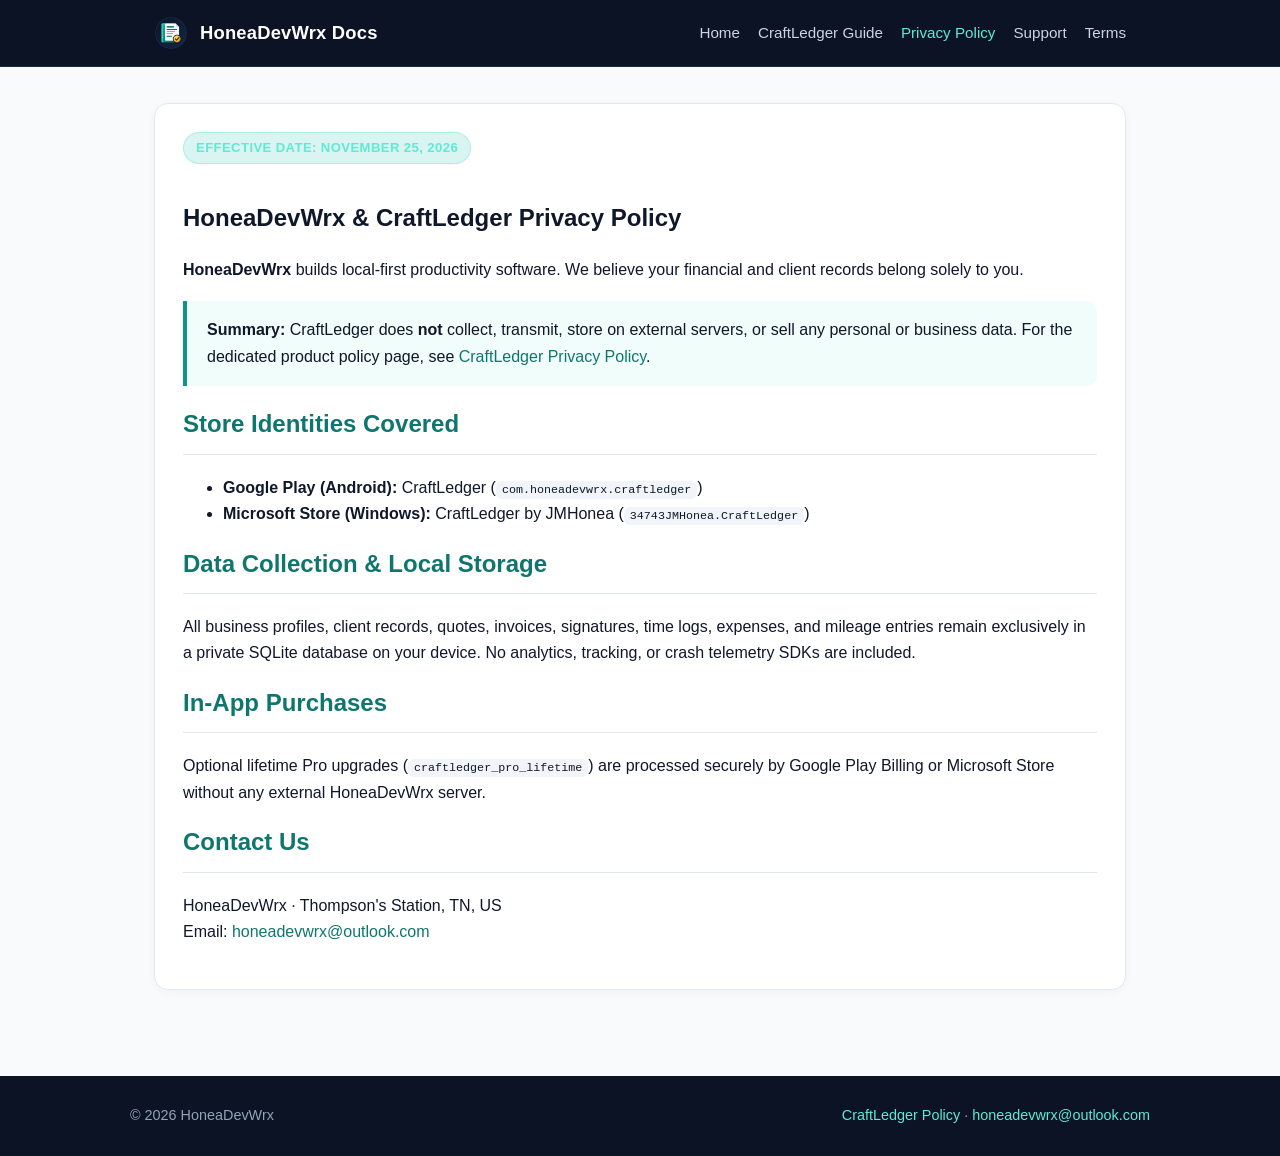
==== privacy-policy.html @ 79455009 "Initial HoneaDevWrx documentation and CraftLedger privacy portal" ====
<!DOCTYPE html>
<html lang="en">
<head>
  <meta charset="utf-8" />
  <meta name="viewport" content="width=device-width, initial-scale=1" />
  <title>Privacy Policy — HoneaDevWrx &amp; CraftLedger</title>
  <link rel="stylesheet" href="assets/css/styles.css" />
</head>
<body>
  <header class="topbar">
    <div class="topbar-inner">
      <a class="brand" href="index.html">
        <img src="assets/images/craftledger-icon.png" alt="CraftLedger Logo" />
        <span>HoneaDevWrx Docs</span>
      </a>
      <nav class="nav-links">
        <a href="index.html">Home</a>
        <a href="craftledger/index.html">CraftLedger Guide</a>
        <a class="active" href="craftledger/privacy-policy.html">Privacy Policy</a>
        <a href="craftledger/support.html">Support</a>
        <a href="craftledger/terms.html">Terms</a>
      </nav>
    </div>
  </header>

  <main class="container">
    <section class="section-card">
      <span class="badge">Effective Date: November 25, 2026</span>
      <h1>HoneaDevWrx &amp; CraftLedger Privacy Policy</h1>
      <p>
        <strong>HoneaDevWrx</strong> builds local-first productivity software. We believe your financial and client records belong solely to you.
      </p>
      <div class="callout">
        <strong>Summary:</strong> CraftLedger does <strong>not</strong> collect, transmit, store on external servers, or sell any personal or business data.
        For the dedicated product policy page, see <a href="craftledger/privacy-policy.html">CraftLedger Privacy Policy</a>.
      </div>
      <h2>Store Identities Covered</h2>
      <ul>
        <li><strong>Google Play (Android):</strong> CraftLedger (<code>com.honeadevwrx.craftledger</code>)</li>
        <li><strong>Microsoft Store (Windows):</strong> CraftLedger by JMHonea (<code>34743JMHonea.CraftLedger</code>)</li>
      </ul>
      <h2>Data Collection &amp; Local Storage</h2>
      <p>
        All business profiles, client records, quotes, invoices, signatures, time logs, expenses, and mileage entries remain exclusively in a private SQLite database on your device. No analytics, tracking, or crash telemetry SDKs are included.
      </p>
      <h2>In-App Purchases</h2>
      <p>
        Optional lifetime Pro upgrades (<code>craftledger_pro_lifetime</code>) are processed securely by Google Play Billing or Microsoft Store without any external HoneaDevWrx server.
      </p>
      <h2>Contact Us</h2>
      <p>
        HoneaDevWrx &middot; Thompson's Station, TN, US<br />
        Email: <a href="mailto:honeadevwrx@outlook.com">honeadevwrx@outlook.com</a>
      </p>
    </section>
  </main>

  <footer class="footer">
    <div class="footer-inner">
      <span>&copy; 2026 HoneaDevWrx</span>
      <span><a href="craftledger/privacy-policy.html">CraftLedger Policy</a> &middot; <a href="mailto:honeadevwrx@outlook.com">honeadevwrx@outlook.com</a></span>
    </div>
  </footer>
</body>
</html>
---- assets/css/styles.css ----
:root {
  --bg: #f8fafc;
  --surface: #ffffff;
  --navy: #0b1324;
  --navy-soft: #132238;
  --teal: #0d9488;
  --teal-dark: #0f766e;
  --teal-soft: #ccfbf1;
  --amber: #f59e0b;
  --amber-soft: #fef3c7;
  --text: #0f172a;
  --muted: #475569;
  --border: #e2e8f0;
  --radius: 14px;
}

* {
  box-sizing: border-box;
}

body {
  margin: 0;
  font-family: -apple-system, BlinkMacSystemFont, "Segoe UI", Roboto, Oxygen, Ubuntu, sans-serif;
  background: var(--bg);
  color: var(--text);
  line-height: 1.65;
}

a {
  color: var(--teal-dark);
  text-decoration: none;
}

a:hover {
  text-decoration: underline;
}

.topbar {
  background: var(--navy);
  color: #ffffff;
  border-bottom: 1px solid #1e293b;
}

.topbar-inner {
  max-width: 1020px;
  margin: 0 auto;
  padding: 16px 24px;
  display: flex;
  flex-wrap: wrap;
  align-items: center;
  justify-content: space-between;
  gap: 14px;
}

.brand {
  display: flex;
  align-items: center;
  gap: 12px;
  color: #ffffff;
  font-weight: 700;
  font-size: 1.15rem;
  letter-spacing: 0.2px;
}

.brand:hover {
  text-decoration: none;
}

.brand img {
  width: 34px;
  height: 34px;
  border-radius: 8px;
}

.nav-links {
  display: flex;
  flex-wrap: wrap;
  gap: 18px;
  font-size: 0.95rem;
}

.nav-links a {
  color: #cbd5e1;
  font-weight: 500;
}

.nav-links a:hover,
.nav-links a.active {
  color: #5eead4;
  text-decoration: none;
}

.hero {
  background: linear-gradient(135deg, #080f1e 0%, #0f213a 58%, #0a2b32 100%);
  color: #ffffff;
  padding: 52px 24px;
  border-bottom: 3px solid var(--amber);
}

.hero-inner {
  max-width: 1020px;
  margin: 0 auto;
  display: grid;
  grid-template-columns: 1fr;
  gap: 28px;
  align-items: center;
}

@media (min-width: 820px) {
  .hero-inner.split {
    grid-template-columns: 1.15fr 0.85fr;
  }
}

.badge {
  display: inline-block;
  background: rgba(20, 184, 166, 0.16);
  border: 1px solid rgba(94, 234, 212, 0.4);
  color: #5eead4;
  padding: 4px 12px;
  border-radius: 999px;
  font-size: 0.82rem;
  font-weight: 700;
  letter-spacing: 0.4px;
  text-transform: uppercase;
  margin-bottom: 14px;
}

.hero h1 {
  margin: 0 0 12px;
  font-size: clamp(1.9rem, 4vw, 2.75rem);
  line-height: 1.2;
}

.hero p {
  margin: 0 0 20px;
  color: #cbd5e1;
  font-size: 1.05rem;
}

.hero-img {
  width: 100%;
  max-width: 440px;
  border-radius: 14px;
  border: 1px solid rgba(148, 163, 184, 0.25);
  box-shadow: 0 16px 36px rgba(0, 0, 0, 0.45);
}

.btn-row {
  display: flex;
  flex-wrap: wrap;
  gap: 12px;
}

.btn {
  display: inline-block;
  padding: 10px 18px;
  border-radius: 10px;
  font-weight: 600;
  font-size: 0.95rem;
}

.btn-primary {
  background: var(--teal);
  color: #ffffff;
}

.btn-primary:hover {
  background: var(--teal-dark);
  text-decoration: none;
}

.btn-outline {
  border: 1px solid rgba(203, 213, 225, 0.45);
  color: #ffffff;
}

.btn-outline:hover {
  background: rgba(255, 255, 255, 0.08);
  text-decoration: none;
}

.container {
  max-width: 1020px;
  margin: 0 auto;
  padding: 36px 24px 64px;
}

.grid {
  display: grid;
  grid-template-columns: repeat(auto-fit, minmax(270px, 1fr));
  gap: 20px;
  margin: 24px 0;
}

.card {
  background: var(--surface);
  border: 1px solid var(--border);
  border-radius: var(--radius);
  padding: 24px;
  box-shadow: 0 2px 10px rgba(15, 23, 42, 0.04);
}

.card h2,
.card h3 {
  margin-top: 0;
  color: var(--navy);
}

.section-card {
  background: var(--surface);
  border: 1px solid var(--border);
  border-radius: var(--radius);
  padding: 28px;
  margin-bottom: 22px;
  box-shadow: 0 2px 10px rgba(15, 23, 42, 0.04);
}

.section-card h2 {
  margin-top: 0;
  color: var(--teal-dark);
  border-bottom: 1px solid var(--border);
  padding-bottom: 10px;
}

.callout {
  background: #f0fdfa;
  border-left: 4px solid var(--teal);
  padding: 16px 20px;
  border-radius: 0 10px 10px 0;
  margin: 18px 0;
}

.callout.amber {
  background: #fffbeb;
  border-left-color: var(--amber);
}

.meta-table {
  width: 100%;
  border-collapse: collapse;
  margin: 14px 0;
}

.meta-table th,
.meta-table td {
  text-align: left;
  padding: 10px 12px;
  border-bottom: 1px solid var(--border);
  font-size: 0.95rem;
}

.meta-table th {
  width: 240px;
  color: var(--muted);
  font-weight: 600;
}

code {
  background: #f1f5f9;
  color: #0f172a;
  padding: 2px 6px;
  border-radius: 6px;
  font-size: 0.9em;
}

.footer {
  background: var(--navy);
  color: #94a3b8;
  padding: 28px 24px;
  font-size: 0.9rem;
}

.footer-inner {
  max-width: 1020px;
  margin: 0 auto;
  display: flex;
  flex-wrap: wrap;
  justify-content: space-between;
  gap: 12px;
}

.footer a {
  color: #5eead4;
}

@media print {
  .topbar, .btn-row, .footer { display: none; }
  body { background: #ffffff; }
  .section-card, .card { box-shadow: none; }
}
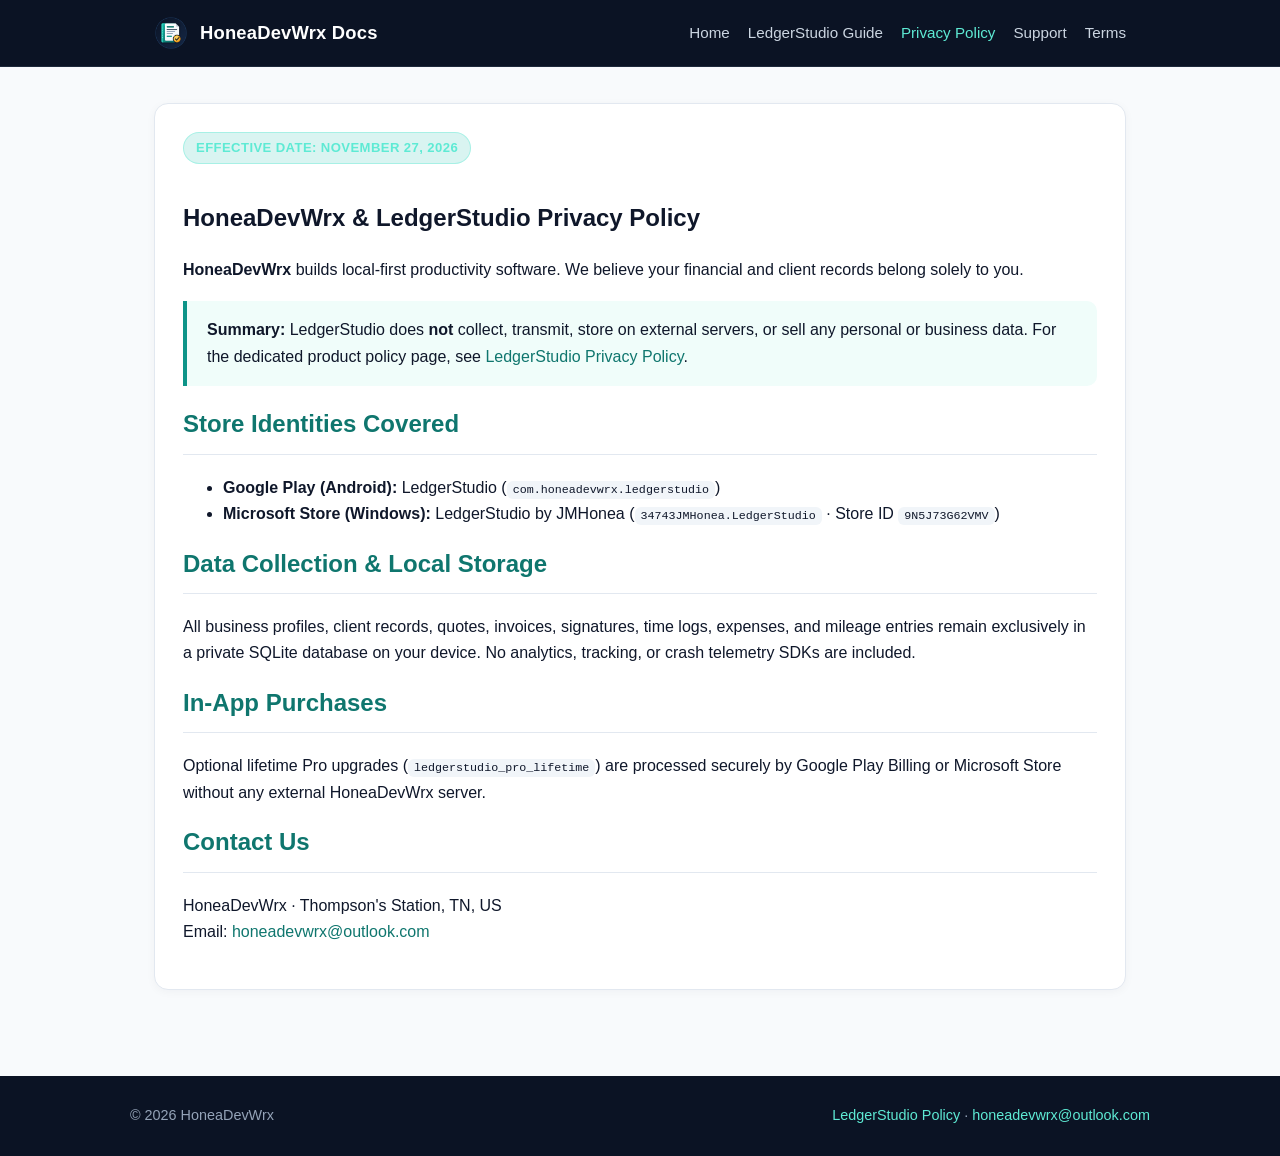
==== commit fcea1a47: "Rename product documentation and privacy portal to LedgerStudio" ====
--- a/privacy-policy.html
+++ b/privacy-policy.html
@@ -3,41 +3,41 @@
 <head>
   <meta charset="utf-8" />
   <meta name="viewport" content="width=device-width, initial-scale=1" />
-  <title>Privacy Policy — HoneaDevWrx &amp; CraftLedger</title>
+  <title>Privacy Policy — HoneaDevWrx &amp; LedgerStudio</title>
   <link rel="stylesheet" href="assets/css/styles.css" />
 </head>
 <body>
   <header class="topbar">
     <div class="topbar-inner">
       <a class="brand" href="index.html">
-        <img src="assets/images/craftledger-icon.png" alt="CraftLedger Logo" />
+        <img src="assets/images/ledgerstudio-icon.png" alt="LedgerStudio Logo" />
         <span>HoneaDevWrx Docs</span>
       </a>
       <nav class="nav-links">
         <a href="index.html">Home</a>
-        <a href="craftledger/index.html">CraftLedger Guide</a>
-        <a class="active" href="craftledger/privacy-policy.html">Privacy Policy</a>
-        <a href="craftledger/support.html">Support</a>
-        <a href="craftledger/terms.html">Terms</a>
+        <a href="ledgerstudio/index.html">LedgerStudio Guide</a>
+        <a class="active" href="ledgerstudio/privacy-policy.html">Privacy Policy</a>
+        <a href="ledgerstudio/support.html">Support</a>
+        <a href="ledgerstudio/terms.html">Terms</a>
       </nav>
     </div>
   </header>
 
   <main class="container">
     <section class="section-card">
-      <span class="badge">Effective Date: November 25, 2026</span>
-      <h1>HoneaDevWrx &amp; CraftLedger Privacy Policy</h1>
+      <span class="badge">Effective Date: November 27, 2026</span>
+      <h1>HoneaDevWrx &amp; LedgerStudio Privacy Policy</h1>
       <p>
         <strong>HoneaDevWrx</strong> builds local-first productivity software. We believe your financial and client records belong solely to you.
       </p>
       <div class="callout">
-        <strong>Summary:</strong> CraftLedger does <strong>not</strong> collect, transmit, store on external servers, or sell any personal or business data.
-        For the dedicated product policy page, see <a href="craftledger/privacy-policy.html">CraftLedger Privacy Policy</a>.
+        <strong>Summary:</strong> LedgerStudio does <strong>not</strong> collect, transmit, store on external servers, or sell any personal or business data.
+        For the dedicated product policy page, see <a href="ledgerstudio/privacy-policy.html">LedgerStudio Privacy Policy</a>.
       </div>
       <h2>Store Identities Covered</h2>
       <ul>
-        <li><strong>Google Play (Android):</strong> CraftLedger (<code>com.honeadevwrx.craftledger</code>)</li>
-        <li><strong>Microsoft Store (Windows):</strong> CraftLedger by JMHonea (<code>34743JMHonea.CraftLedger</code>)</li>
+        <li><strong>Google Play (Android):</strong> LedgerStudio (<code>com.honeadevwrx.ledgerstudio</code>)</li>
+        <li><strong>Microsoft Store (Windows):</strong> LedgerStudio by JMHonea (<code>34743JMHonea.LedgerStudio</code> &middot; Store ID <code>9N5J73G62VMV</code>)</li>
       </ul>
       <h2>Data Collection &amp; Local Storage</h2>
       <p>
@@ -45,7 +45,7 @@
       </p>
       <h2>In-App Purchases</h2>
       <p>
-        Optional lifetime Pro upgrades (<code>craftledger_pro_lifetime</code>) are processed securely by Google Play Billing or Microsoft Store without any external HoneaDevWrx server.
+        Optional lifetime Pro upgrades (<code>ledgerstudio_pro_lifetime</code>) are processed securely by Google Play Billing or Microsoft Store without any external HoneaDevWrx server.
       </p>
       <h2>Contact Us</h2>
       <p>
@@ -58,7 +58,7 @@
   <footer class="footer">
     <div class="footer-inner">
       <span>&copy; 2026 HoneaDevWrx</span>
-      <span><a href="craftledger/privacy-policy.html">CraftLedger Policy</a> &middot; <a href="mailto:honeadevwrx@outlook.com">honeadevwrx@outlook.com</a></span>
+      <span><a href="ledgerstudio/privacy-policy.html">LedgerStudio Policy</a> &middot; <a href="mailto:honeadevwrx@outlook.com">honeadevwrx@outlook.com</a></span>
     </div>
   </footer>
 </body>
